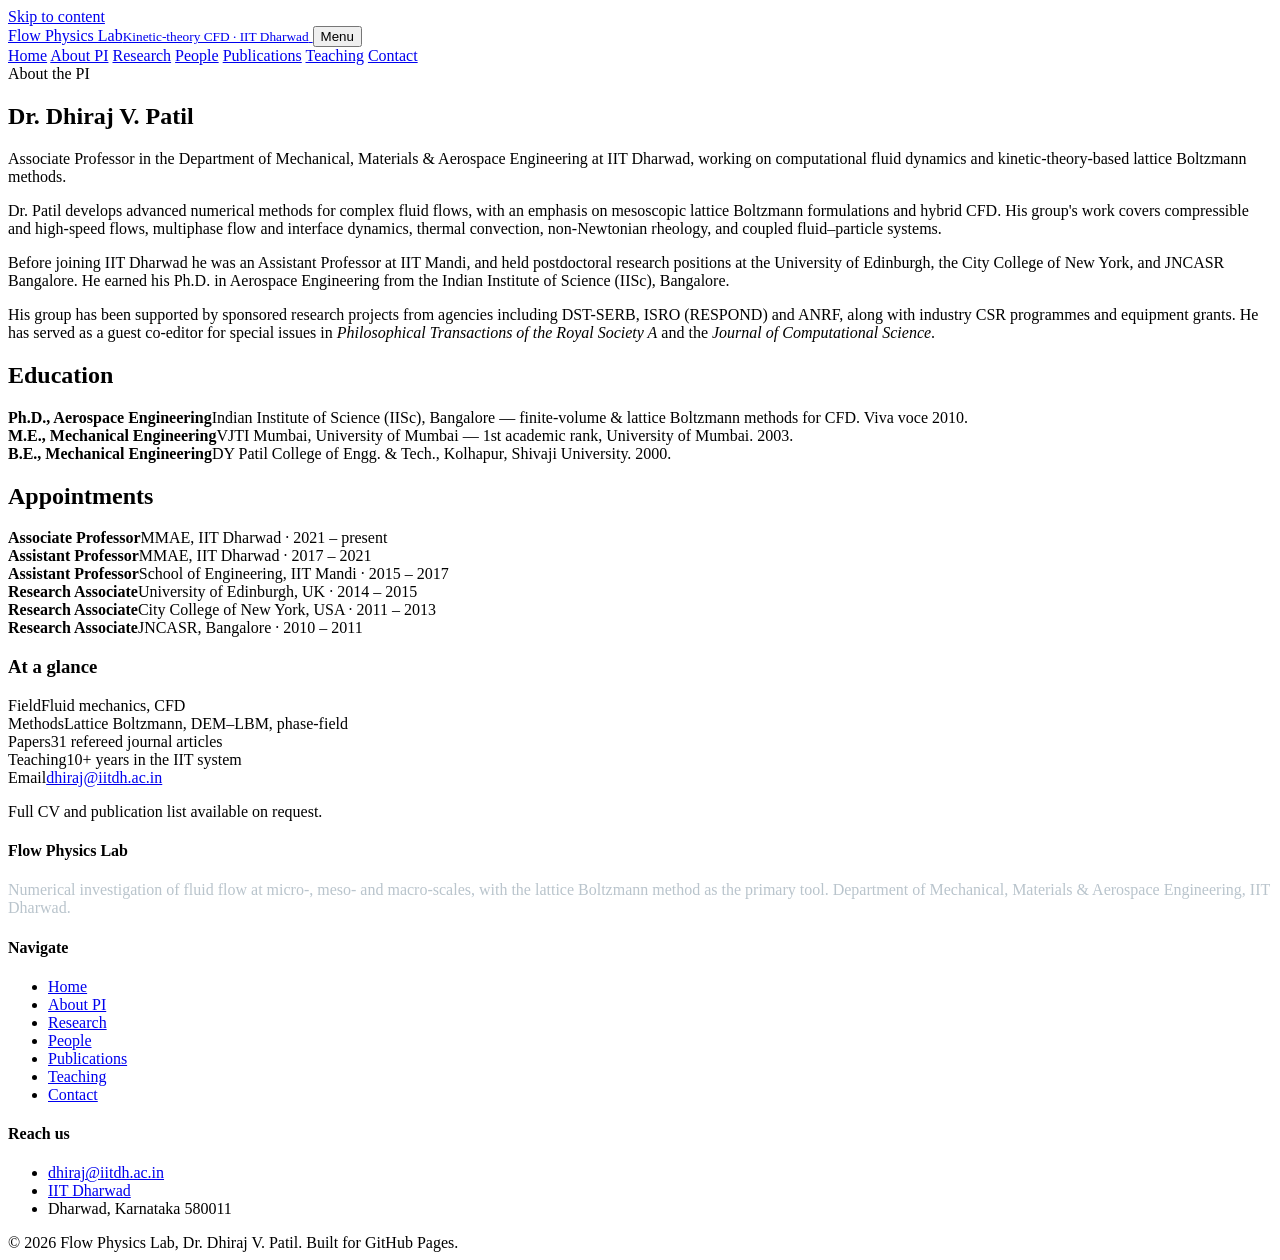
==== about.html @ 5ff4e856 "Add files via upload" ====
<!DOCTYPE html>
<html lang="en">
<head>
<meta charset="utf-8">
<meta name="viewport" content="width=device-width, initial-scale=1">
<title>About the PI — Dr. Dhiraj V. Patil</title>
<meta name="description" content="Dr. Dhiraj V. Patil, Associate Professor of Mechanical, Materials &amp; Aerospace Engineering at IIT Dharwad — biography, education and appointments.">
<link rel="preconnect" href="https://fonts.googleapis.com">
<link rel="preconnect" href="https://fonts.gstatic.com" crossorigin>
<link href="https://fonts.googleapis.com/css2?family=Fraunces:opsz,wght@9..144,500;9..144,600;9..144,700&family=Inter:wght@400;500;600;700&display=swap" rel="stylesheet">
<link rel="stylesheet" href="assets/css/style.css">
</head>
<body>
<a class="skip" href="#main">Skip to content</a>
<header class="site-header">
  <div class="nav">
    <a class="brand" href="index.html">
      <span class="glyph" aria-hidden="true"><i></i><i></i><i></i><i></i><i></i><i></i><i></i><i></i><i></i></span>
      <span class="brand-text">Flow Physics Lab<small>Kinetic-theory CFD · IIT Dharwad</small></span>
    </a>
    <button class="nav-toggle" aria-expanded="false" aria-controls="nav-links">Menu</button>
    <nav class="nav-links" id="nav-links" aria-label="Primary">
          <a href="index.html">Home</a>
          <a href="about.html" aria-current="page">About PI</a>
          <a href="research.html">Research</a>
          <a href="people.html">People</a>
          <a href="publications.html">Publications</a>
          <a href="teaching.html">Teaching</a>
          <a href="contact.html">Contact</a>
    </nav>
  </div>
</header>
<main id="main">
<section class="section">
  <div class="container">
    <div class="section-head">
      <span class="kicker">About the PI</span>
      <h1>Dr. Dhiraj V. Patil</h1>
      <p class="lede">Associate Professor in the Department of Mechanical, Materials &amp; Aerospace Engineering at IIT Dharwad, working on computational fluid dynamics and kinetic-theory-based lattice Boltzmann methods.</p>
    </div>
    <div class="split">
      <div>
        <p>Dr. Patil develops advanced numerical methods for complex fluid flows, with an emphasis on mesoscopic lattice Boltzmann formulations and hybrid CFD. His group's work covers compressible and high-speed flows, multiphase flow and interface dynamics, thermal convection, non-Newtonian rheology, and coupled fluid–particle systems.</p>
        <p>Before joining IIT Dharwad he was an Assistant Professor at IIT Mandi, and held postdoctoral research positions at the University of Edinburgh, the City College of New York, and JNCASR Bangalore. He earned his Ph.D. in Aerospace Engineering from the Indian Institute of Science (IISc), Bangalore.</p>
        <p>His group has been supported by sponsored research projects from agencies including DST-SERB, ISRO (RESPOND) and ANRF, along with industry CSR programmes and equipment grants. He has served as a guest co-editor for special issues in <em>Philosophical Transactions of the Royal Society A</em> and the <em>Journal of Computational Science</em>.</p>

        <h2 class="subhead">Education</h2>
        <div class="fact"><span class="k" style="min-width:12rem;font-weight:600;color:var(--ink)">Ph.D., Aerospace Engineering</span><span>Indian Institute of Science (IISc), Bangalore — finite-volume &amp; lattice Boltzmann methods for CFD. Viva voce 2010.</span></div>
        <div class="fact"><span class="k" style="min-width:12rem;font-weight:600;color:var(--ink)">M.E., Mechanical Engineering</span><span>VJTI Mumbai, University of Mumbai — 1st academic rank, University of Mumbai. 2003.</span></div>
        <div class="fact"><span class="k" style="min-width:12rem;font-weight:600;color:var(--ink)">B.E., Mechanical Engineering</span><span>DY Patil College of Engg. &amp; Tech., Kolhapur, Shivaji University. 2000.</span></div>

        <h2 class="subhead">Appointments</h2>
        <div class="fact"><span class="k" style="min-width:12rem;font-weight:600;color:var(--ink)">Associate Professor</span><span>MMAE, IIT Dharwad <span class="small">· 2021 – present</span></span></div>
        <div class="fact"><span class="k" style="min-width:12rem;font-weight:600;color:var(--ink)">Assistant Professor</span><span>MMAE, IIT Dharwad <span class="small">· 2017 – 2021</span></span></div>
        <div class="fact"><span class="k" style="min-width:12rem;font-weight:600;color:var(--ink)">Assistant Professor</span><span>School of Engineering, IIT Mandi <span class="small">· 2015 – 2017</span></span></div>
        <div class="fact"><span class="k" style="min-width:12rem;font-weight:600;color:var(--ink)">Research Associate</span><span>University of Edinburgh, UK <span class="small">· 2014 – 2015</span></span></div>
        <div class="fact"><span class="k" style="min-width:12rem;font-weight:600;color:var(--ink)">Research Associate</span><span>City College of New York, USA <span class="small">· 2011 – 2013</span></span></div>
        <div class="fact"><span class="k" style="min-width:12rem;font-weight:600;color:var(--ink)">Research Associate</span><span>JNCASR, Bangalore <span class="small">· 2010 – 2011</span></span></div>
      </div>
      <aside class="card-side">
        <h3>At a glance</h3>
        <div class="fact"><span class="k">Field</span><span>Fluid mechanics, CFD</span></div>
        <div class="fact"><span class="k">Methods</span><span>Lattice Boltzmann, DEM–LBM, phase-field</span></div>
        <div class="fact"><span class="k">Papers</span><span>31 refereed journal articles</span></div>
        <div class="fact"><span class="k">Teaching</span><span>10+ years in the IIT system</span></div>
        <div class="fact"><span class="k">Email</span><span><a href="mailto:dhiraj@iitdh.ac.in">dhiraj@iitdh.ac.in</a></span></div>
        <p class="small" style="margin-top:1rem;margin-bottom:0">Full CV and publication list available on request.</p>
      </aside>
    </div>
  </div>
</section>
</main>
<footer class="site-footer">
  <div class="container">
    <div>
      <h4>Flow Physics Lab</h4>
      <p class="small" style="color:#b9c4cc">Numerical investigation of fluid flow at micro-, meso- and macro-scales, with the lattice Boltzmann method as the primary tool. Department of Mechanical, Materials &amp; Aerospace Engineering, IIT Dharwad.</p>
    </div>
    <div>
      <h4>Navigate</h4>
      <ul>
        <li><a href="index.html">Home</a></li>
        <li><a href="about.html">About PI</a></li>
        <li><a href="research.html">Research</a></li>
        <li><a href="people.html">People</a></li>
        <li><a href="publications.html">Publications</a></li>
        <li><a href="teaching.html">Teaching</a></li>
        <li><a href="contact.html">Contact</a></li>
      </ul>
    </div>
    <div>
      <h4>Reach us</h4>
      <ul>
        <li><a href="mailto:dhiraj@iitdh.ac.in">dhiraj@iitdh.ac.in</a></li>
        <li><a href="https://www.iitdh.ac.in/" target="_blank" rel="noopener">IIT Dharwad</a></li>
        <li>Dharwad, Karnataka 580011</li>
      </ul>
    </div>
    <div class="fine">
      © <span id="yr"></span> Flow Physics Lab, Dr. Dhiraj V. Patil. Built for GitHub Pages.
      <script>document.getElementById("yr").textContent=new Date().getFullYear();</script>
    </div>
  </div>
</footer>
<script src="assets/js/site.js"></script>
</body>
</html>
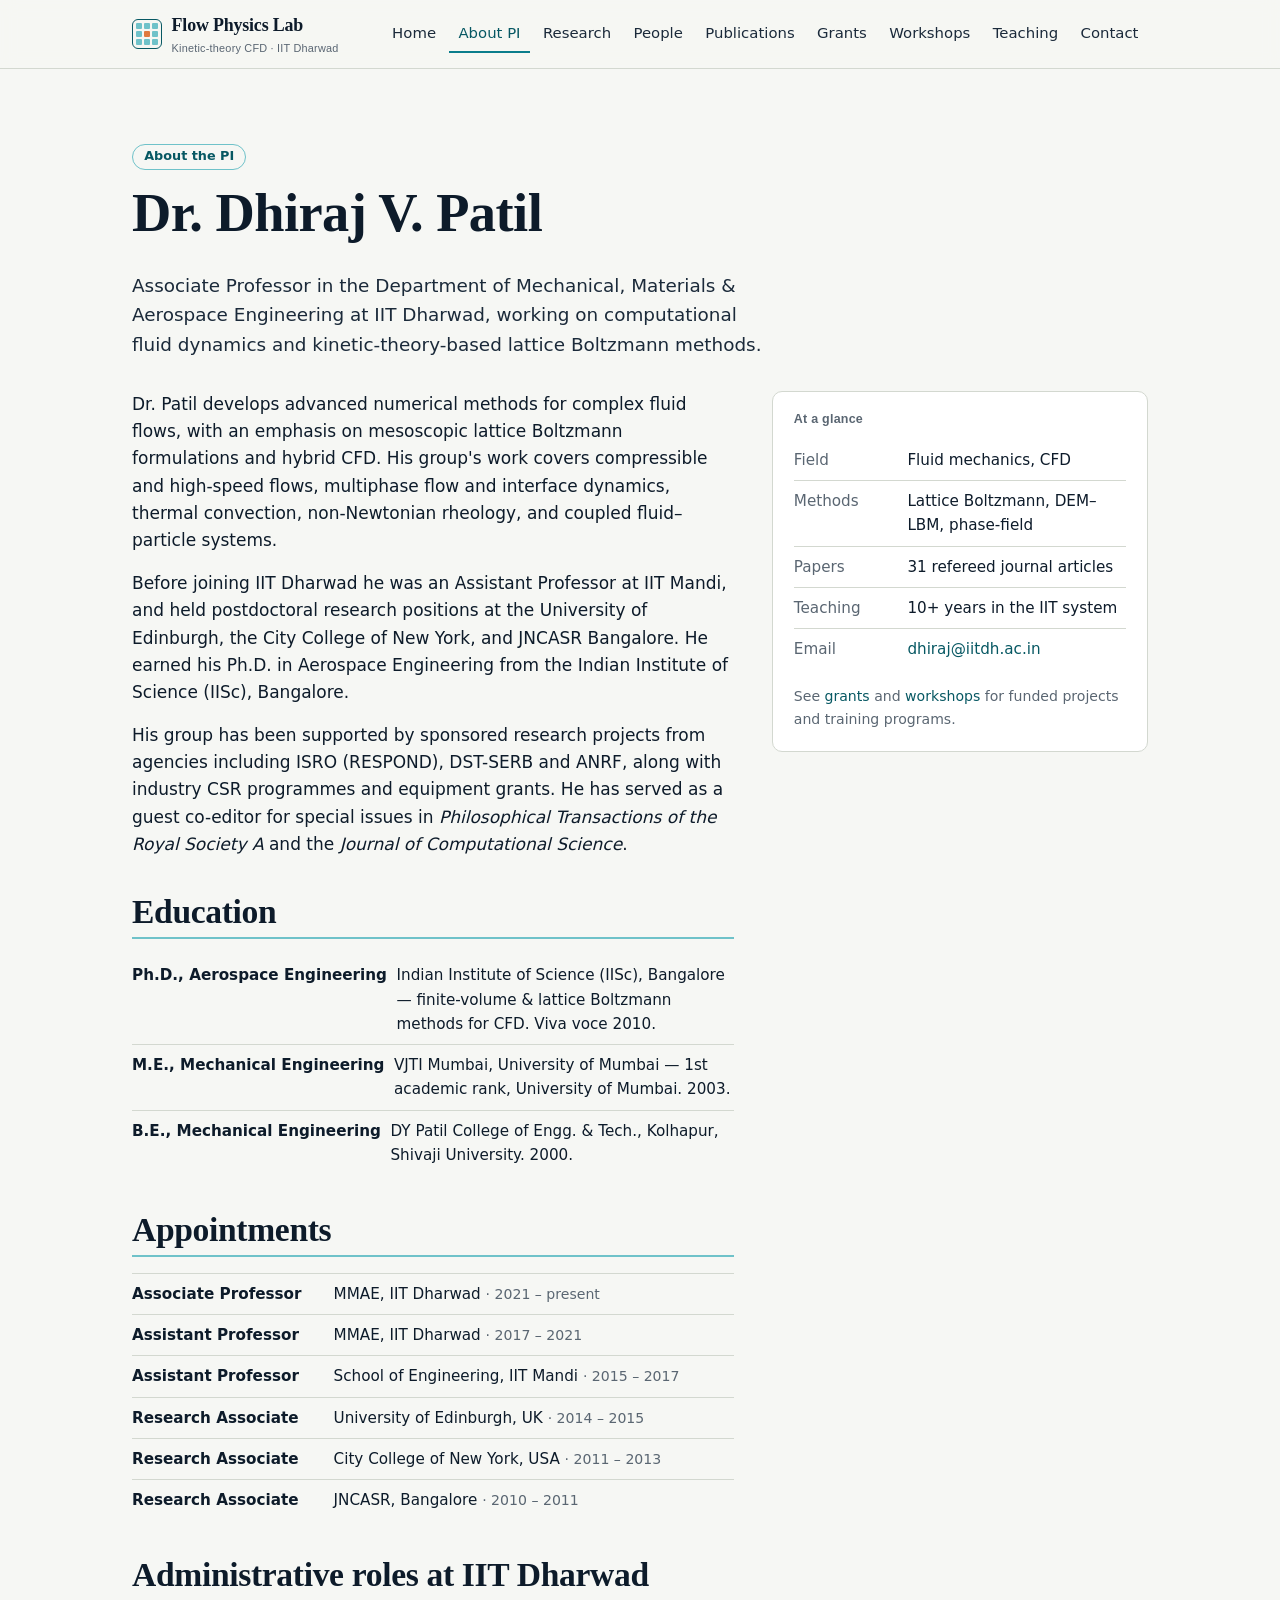
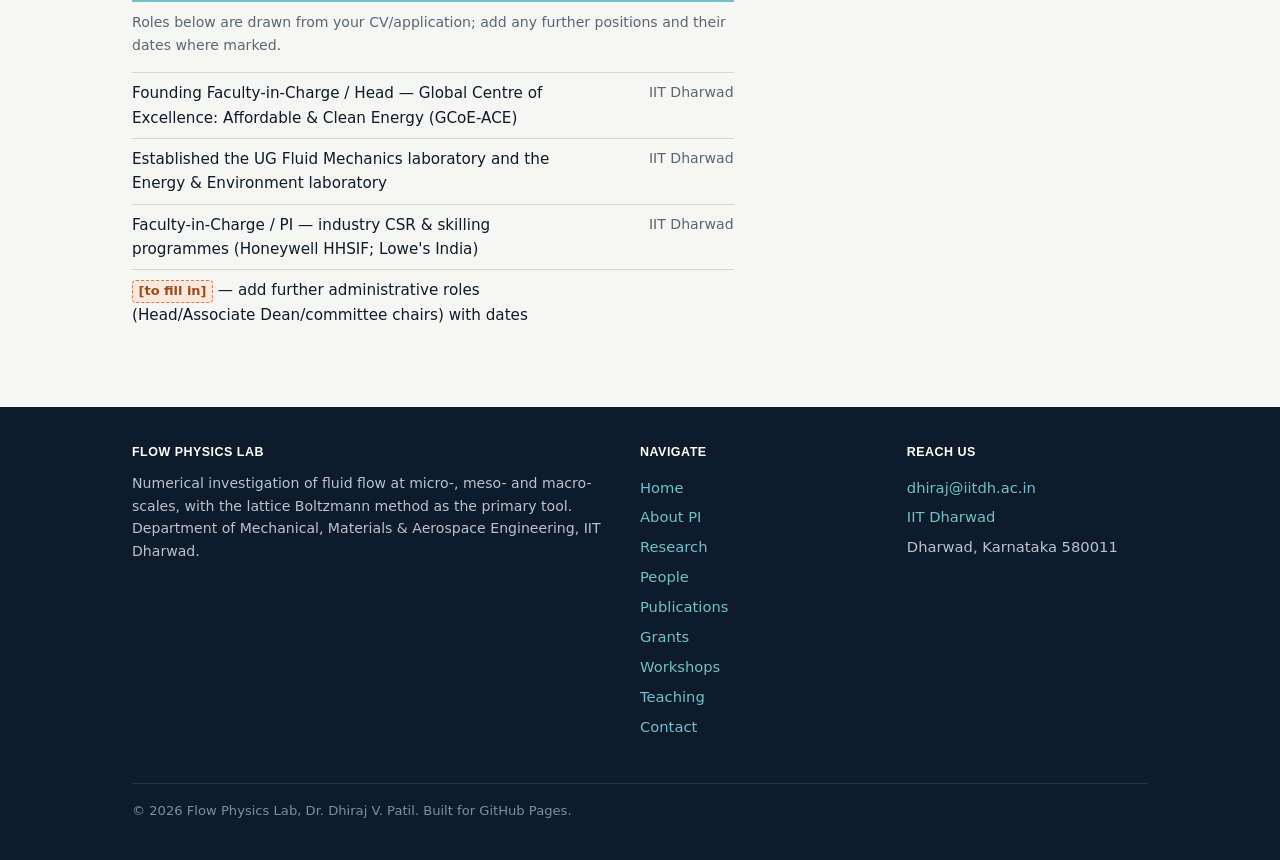
==== commit ca4b6a3d: "Add files via upload" ====
--- a/about.html
+++ b/about.html
@@ -4,7 +4,7 @@
 <meta charset="utf-8">
 <meta name="viewport" content="width=device-width, initial-scale=1">
 <title>About the PI — Dr. Dhiraj V. Patil</title>
-<meta name="description" content="Dr. Dhiraj V. Patil, Associate Professor of Mechanical, Materials &amp; Aerospace Engineering at IIT Dharwad — biography, education and appointments.">
+<meta name="description" content="Dr. Dhiraj V. Patil, Associate Professor of Mechanical, Materials &amp; Aerospace Engineering at IIT Dharwad — biography, education, appointments and administrative roles.">
 <link rel="preconnect" href="https://fonts.googleapis.com">
 <link rel="preconnect" href="https://fonts.gstatic.com" crossorigin>
 <link href="https://fonts.googleapis.com/css2?family=Fraunces:opsz,wght@9..144,500;9..144,600;9..144,700&family=Inter:wght@400;500;600;700&display=swap" rel="stylesheet">
@@ -25,6 +25,8 @@
           <a href="research.html">Research</a>
           <a href="people.html">People</a>
           <a href="publications.html">Publications</a>
+          <a href="grants.html">Grants</a>
+          <a href="workshops.html">Workshops</a>
           <a href="teaching.html">Teaching</a>
           <a href="contact.html">Contact</a>
     </nav>
@@ -42,7 +44,7 @@
       <div>
         <p>Dr. Patil develops advanced numerical methods for complex fluid flows, with an emphasis on mesoscopic lattice Boltzmann formulations and hybrid CFD. His group's work covers compressible and high-speed flows, multiphase flow and interface dynamics, thermal convection, non-Newtonian rheology, and coupled fluid–particle systems.</p>
         <p>Before joining IIT Dharwad he was an Assistant Professor at IIT Mandi, and held postdoctoral research positions at the University of Edinburgh, the City College of New York, and JNCASR Bangalore. He earned his Ph.D. in Aerospace Engineering from the Indian Institute of Science (IISc), Bangalore.</p>
-        <p>His group has been supported by sponsored research projects from agencies including DST-SERB, ISRO (RESPOND) and ANRF, along with industry CSR programmes and equipment grants. He has served as a guest co-editor for special issues in <em>Philosophical Transactions of the Royal Society A</em> and the <em>Journal of Computational Science</em>.</p>
+        <p>His group has been supported by sponsored research projects from agencies including ISRO (RESPOND), DST-SERB and ANRF, along with industry CSR programmes and equipment grants. He has served as a guest co-editor for special issues in <em>Philosophical Transactions of the Royal Society A</em> and the <em>Journal of Computational Science</em>.</p>
 
         <h2 class="subhead">Education</h2>
         <div class="fact"><span class="k" style="min-width:12rem;font-weight:600;color:var(--ink)">Ph.D., Aerospace Engineering</span><span>Indian Institute of Science (IISc), Bangalore — finite-volume &amp; lattice Boltzmann methods for CFD. Viva voce 2010.</span></div>
@@ -56,6 +58,13 @@
         <div class="fact"><span class="k" style="min-width:12rem;font-weight:600;color:var(--ink)">Research Associate</span><span>University of Edinburgh, UK <span class="small">· 2014 – 2015</span></span></div>
         <div class="fact"><span class="k" style="min-width:12rem;font-weight:600;color:var(--ink)">Research Associate</span><span>City College of New York, USA <span class="small">· 2011 – 2013</span></span></div>
         <div class="fact"><span class="k" style="min-width:12rem;font-weight:600;color:var(--ink)">Research Associate</span><span>JNCASR, Bangalore <span class="small">· 2010 – 2011</span></span></div>
+
+        <h2 class="subhead">Administrative roles at IIT Dharwad</h2>
+        <p class="small" style="margin:-.4rem 0 1rem">Roles below are drawn from your CV/application; add any further positions and their dates where marked.</p>
+        <div class="fact"><span style="flex:1">Founding Faculty-in-Charge / Head — Global Centre of Excellence: Affordable &amp; Clean Energy (GCoE-ACE)</span><span class="small" style="flex:none;color:var(--muted);min-width:9rem;text-align:right">IIT Dharwad</span></div>
+        <div class="fact"><span style="flex:1">Established the UG Fluid Mechanics laboratory and the Energy &amp; Environment laboratory</span><span class="small" style="flex:none;color:var(--muted);min-width:9rem;text-align:right">IIT Dharwad</span></div>
+        <div class="fact"><span style="flex:1">Faculty-in-Charge / PI — industry CSR &amp; skilling programmes (Honeywell HHSIF; Lowe's India)</span><span class="small" style="flex:none;color:var(--muted);min-width:9rem;text-align:right">IIT Dharwad</span></div>
+        <div class="fact"><span style="flex:1"><span class="todo">[to fill in]</span> — add further administrative roles (Head/Associate Dean/committee chairs) with dates</span><span class="small" style="flex:none;color:var(--muted);min-width:9rem;text-align:right"></span></div>
       </div>
       <aside class="card-side">
         <h3>At a glance</h3>
@@ -64,7 +73,7 @@
         <div class="fact"><span class="k">Papers</span><span>31 refereed journal articles</span></div>
         <div class="fact"><span class="k">Teaching</span><span>10+ years in the IIT system</span></div>
         <div class="fact"><span class="k">Email</span><span><a href="mailto:dhiraj@iitdh.ac.in">dhiraj@iitdh.ac.in</a></span></div>
-        <p class="small" style="margin-top:1rem;margin-bottom:0">Full CV and publication list available on request.</p>
+        <p class="small" style="margin-top:1rem;margin-bottom:0">See <a href="grants.html">grants</a> and <a href="workshops.html">workshops</a> for funded projects and training programs.</p>
       </aside>
     </div>
   </div>
@@ -84,6 +93,8 @@
         <li><a href="research.html">Research</a></li>
         <li><a href="people.html">People</a></li>
         <li><a href="publications.html">Publications</a></li>
+        <li><a href="grants.html">Grants</a></li>
+        <li><a href="workshops.html">Workshops</a></li>
         <li><a href="teaching.html">Teaching</a></li>
         <li><a href="contact.html">Contact</a></li>
       </ul>
--- a/assets/css/style.css
+++ b/assets/css/style.css
@@ -0,0 +1,287 @@
+/* ============================================================
+   Flow Physics Lab — shared styles
+   Palette: deep ink, paper, fluid cyan/teal, warm signal
+   Type: Fraunces (display, for the "physics" character) + Inter (UI/body)
+   Motif: the discrete lattice of the Lattice Boltzmann Method
+   ============================================================ */
+
+:root {
+  --ink:        #0d1b2a;   /* deep near-navy ink */
+  --ink-soft:   #1b2a3a;
+  --paper:      #f6f7f4;   /* cool paper */
+  --paper-2:    #eceee8;
+  --line:       #d3d8d0;
+  --muted:      #5a6672;
+  --flow:       #0a7d8c;   /* fluid teal */
+  --flow-deep:  #075863;
+  --flow-light: #6fc2c9;
+  --signal:     #e07a3f;   /* warm signal for accents that must stand out */
+  --white:      #ffffff;
+  --shadow:     0 1px 0 var(--line);
+
+  --maxw: 1080px;
+  --gap: clamp(1rem, 2.5vw, 2rem);
+}
+
+*, *::before, *::after { box-sizing: border-box; }
+
+html { scroll-behavior: smooth; }
+@media (prefers-reduced-motion: reduce) {
+  html { scroll-behavior: auto; }
+  * { animation: none !important; transition: none !important; }
+}
+
+body {
+  margin: 0;
+  font-family: "Inter", system-ui, -apple-system, "Segoe UI", Roboto, sans-serif;
+  color: var(--ink);
+  background: var(--paper);
+  line-height: 1.6;
+  font-size: 17px;
+  -webkit-font-smoothing: antialiased;
+}
+
+h1, h2, h3, h4 {
+  font-family: "Fraunces", Georgia, "Times New Roman", serif;
+  font-weight: 600;
+  line-height: 1.12;
+  color: var(--ink);
+  margin: 0 0 .5em;
+  letter-spacing: -0.01em;
+}
+h1 { font-size: clamp(2.1rem, 5vw, 3.4rem); }
+h2 { font-size: clamp(1.5rem, 3.2vw, 2.1rem); }
+h3 { font-size: 1.18rem; font-weight: 600; }
+
+a { color: var(--flow-deep); text-decoration: none; }
+a:hover { color: var(--flow); text-decoration: underline; text-underline-offset: 3px; }
+
+p { margin: 0 0 1rem; max-width: 72ch; }
+
+.container { width: 100%; max-width: var(--maxw); margin: 0 auto; padding: 0 var(--gap); }
+
+/* ---------- Skip link + focus ---------- */
+.skip {
+  position: absolute; left: -999px; top: 0;
+  background: var(--ink); color: var(--white); padding: .6rem 1rem; z-index: 100;
+}
+.skip:focus { left: .5rem; top: .5rem; }
+:focus-visible { outline: 3px solid var(--flow); outline-offset: 2px; }
+
+/* ---------- Header / nav ---------- */
+.site-header {
+  position: sticky; top: 0; z-index: 40;
+  background: rgba(246,247,244,.92);
+  backdrop-filter: saturate(140%) blur(8px);
+  border-bottom: 1px solid var(--line);
+}
+.nav {
+  display: flex; align-items: center; justify-content: space-between;
+  gap: 1rem; padding: .7rem var(--gap); max-width: var(--maxw); margin: 0 auto;
+}
+.brand { display: flex; align-items: center; gap: .6rem; font-weight: 700; color: var(--ink); }
+.brand:hover { text-decoration: none; }
+.brand .glyph {
+  width: 30px; height: 30px; flex: none;
+  display: grid; grid-template-columns: repeat(3, 1fr); grid-template-rows: repeat(3, 1fr);
+  gap: 2px; padding: 3px; border: 1.5px solid var(--flow-deep); border-radius: 6px;
+}
+.brand .glyph i { background: var(--flow-light); border-radius: 1px; }
+.brand .glyph i:nth-child(5) { background: var(--signal); }
+.brand-text { font-family: "Fraunces", serif; font-size: 1.12rem; letter-spacing: -0.01em; }
+.brand-text small { display: block; font-family: "Inter",sans-serif; font-weight: 500; font-size: .68rem; color: var(--muted); letter-spacing: .02em; }
+
+.nav-links { display: flex; flex-wrap: wrap; gap: .2rem; align-items: center; }
+.nav-links a {
+  color: var(--ink-soft); font-size: .93rem; font-weight: 500;
+  padding: .4rem .6rem; border-radius: 6px;
+}
+.nav-links a:hover { background: var(--paper-2); text-decoration: none; color: var(--ink); }
+.nav-links a[aria-current="page"] { color: var(--flow-deep); box-shadow: inset 0 -2px 0 var(--flow); border-radius: 0; }
+
+.nav-toggle {
+  display: none; background: none; border: 1.5px solid var(--line); border-radius: 6px;
+  padding: .35rem .5rem; cursor: pointer; color: var(--ink);
+}
+@media (max-width: 860px) {
+  .nav-toggle { display: inline-flex; }
+  .nav-links {
+    display: none; position: absolute; top: 100%; left: 0; right: 0;
+    flex-direction: column; align-items: stretch; gap: 0;
+    background: var(--paper); border-bottom: 1px solid var(--line); padding: .5rem var(--gap) 1rem;
+  }
+  .nav-links.open { display: flex; }
+  .nav-links a { padding: .7rem .4rem; border-bottom: 1px solid var(--line); border-radius: 0; }
+}
+
+/* ---------- Hero ---------- */
+.hero { position: relative; overflow: hidden; background: var(--ink); color: var(--paper); }
+.hero canvas { position: absolute; inset: 0; width: 100%; height: 100%; display: block; opacity: .55; }
+.hero .container { position: relative; z-index: 2; padding-top: clamp(3rem, 8vw, 6rem); padding-bottom: clamp(3rem, 8vw, 6rem); }
+.hero h1 { color: var(--white); max-width: 16ch; }
+.hero .eyebrow { color: var(--flow-light); font-weight: 600; font-size: .95rem; margin-bottom: .8rem; }
+.hero p.lead { color: #cdd6dd; font-size: 1.12rem; max-width: 60ch; }
+.hero .cta-row { display: flex; flex-wrap: wrap; gap: .8rem; margin-top: 1.6rem; }
+
+.btn {
+  display: inline-flex; align-items: center; gap: .5rem;
+  padding: .7rem 1.2rem; border-radius: 8px; font-weight: 600; font-size: .95rem;
+  border: 1.5px solid transparent; cursor: pointer;
+}
+.btn-primary { background: var(--flow); color: var(--white); }
+.btn-primary:hover { background: var(--flow-light); color: var(--ink); text-decoration: none; }
+.btn-ghost { border-color: rgba(255,255,255,.4); color: var(--white); }
+.btn-ghost:hover { border-color: var(--flow-light); color: var(--flow-light); text-decoration: none; }
+.btn-dark { background: var(--ink); color: var(--white); }
+.btn-dark:hover { background: var(--flow-deep); color: var(--white); text-decoration: none; }
+
+/* ---------- Sections ---------- */
+main { display: block; }
+.section { padding: clamp(2.5rem, 6vw, 4.5rem) 0; }
+.section.alt { background: var(--white); border-block: 1px solid var(--line); }
+.section-head { max-width: 60ch; margin-bottom: 2rem; }
+.section-head .kicker {
+  display: inline-block; font-size: .8rem; font-weight: 600; color: var(--flow-deep);
+  border: 1px solid var(--flow-light); border-radius: 999px; padding: .12rem .7rem; margin-bottom: .8rem;
+}
+
+.lede { font-size: 1.15rem; color: var(--ink-soft); max-width: 65ch; }
+
+/* ---------- Grids ---------- */
+.grid { display: grid; gap: 1.4rem; }
+.grid.cols-2 { grid-template-columns: repeat(2, 1fr); }
+.grid.cols-3 { grid-template-columns: repeat(3, 1fr); }
+.grid.cols-4 { grid-template-columns: repeat(auto-fit, minmax(150px,1fr)); }
+@media (max-width: 780px) { .grid.cols-2, .grid.cols-3 { grid-template-columns: 1fr; } }
+
+/* research theme cards — bordered, no drop shadows, lattice tick in corner */
+.theme {
+  border: 1px solid var(--line); border-radius: 10px; padding: 1.3rem 1.3rem 1.4rem;
+  background: var(--paper); position: relative;
+}
+.theme::before {
+  content: ""; position: absolute; top: 1.1rem; right: 1.1rem;
+  width: 14px; height: 14px; border-radius: 3px;
+  background:
+    linear-gradient(var(--flow-light) 0 0) 0 0/6px 6px no-repeat,
+    linear-gradient(var(--flow-light) 0 0) 8px 0/6px 6px no-repeat,
+    linear-gradient(var(--signal) 0 0) 0 8px/6px 6px no-repeat,
+    linear-gradient(var(--flow-light) 0 0) 8px 8px/6px 6px no-repeat;
+}
+.theme h3 { margin-bottom: .4rem; padding-right: 1.6rem; }
+.theme p { font-size: .96rem; color: var(--muted); margin: 0; }
+
+/* stat band */
+.stats { display: grid; grid-template-columns: repeat(4,1fr); gap: 1px; background: var(--line); border: 1px solid var(--line); border-radius: 10px; overflow: hidden; }
+@media (max-width: 620px) { .stats { grid-template-columns: repeat(2,1fr); } }
+.stat { background: var(--white); padding: 1.3rem 1rem; text-align: center; }
+.stat .n { font-family: "Fraunces", serif; font-size: 2rem; color: var(--flow-deep); line-height: 1; }
+.stat .l { font-size: .82rem; color: var(--muted); margin-top: .35rem; }
+
+/* ---------- About / two-col ---------- */
+.split { display: grid; grid-template-columns: 1.6fr 1fr; gap: 2.4rem; align-items: start; }
+@media (max-width: 820px) { .split { grid-template-columns: 1fr; } }
+.card-side {
+  border: 1px solid var(--line); border-radius: 10px; background: var(--white); padding: 1.3rem;
+}
+.card-side h3 { font-family: "Inter",sans-serif; font-size: .78rem; text-transform: none; letter-spacing: .02em; color: var(--muted); font-weight: 700; margin-bottom: .8rem; }
+.fact { display: flex; gap: .6rem; padding: .5rem 0; border-top: 1px solid var(--line); font-size: .95rem; }
+.fact:first-of-type { border-top: none; }
+.fact .k { color: var(--muted); min-width: 6.5rem; flex: none; }
+
+/* ---------- People ---------- */
+.people-grid { display: grid; grid-template-columns: repeat(auto-fill, minmax(220px,1fr)); gap: 1rem; }
+.person {
+  border: 1px solid var(--line); border-radius: 10px; padding: 1rem 1.1rem; background: var(--white);
+}
+.person .role { font-size: .8rem; color: var(--flow-deep); font-weight: 600; }
+.person .name { font-weight: 600; margin: .15rem 0 .2rem; }
+.person .topic { font-size: .9rem; color: var(--muted); }
+.person .yr { font-size: .8rem; color: var(--muted); margin-top: .4rem; }
+.subhead { margin: 2.2rem 0 1rem; padding-bottom: .4rem; border-bottom: 2px solid var(--flow-light); }
+
+/* ---------- Publications ---------- */
+.pub-controls { display: flex; flex-wrap: wrap; gap: .6rem; align-items: center; margin-bottom: 1.6rem; }
+.pub-controls input[type="search"] {
+  flex: 1 1 260px; padding: .6rem .8rem; border: 1.5px solid var(--line); border-radius: 8px;
+  font: inherit; background: var(--white); color: var(--ink);
+}
+.pub-controls input:focus { border-color: var(--flow); outline: none; }
+.pill {
+  border: 1.5px solid var(--line); background: var(--white); color: var(--ink-soft);
+  border-radius: 999px; padding: .35rem .85rem; font-size: .85rem; font-weight: 600; cursor: pointer;
+}
+.pill[aria-pressed="true"] { background: var(--ink); color: var(--white); border-color: var(--ink); }
+
+ol.pubs { list-style: none; counter-reset: p; margin: 0; padding: 0; }
+ol.pubs li {
+  counter-increment: p; position: relative;
+  padding: .85rem 0 .85rem 3rem; border-top: 1px solid var(--line); font-size: .97rem;
+}
+ol.pubs li::before {
+  content: counter(p); position: absolute; left: 0; top: .95rem;
+  font-family: "Fraunces", serif; font-size: .9rem; color: var(--flow-deep);
+  width: 2.1rem; text-align: right; font-variant-numeric: tabular-nums;
+}
+ol.pubs li .jrnl { font-style: italic; color: var(--ink-soft); }
+ol.pubs li .yr { color: var(--muted); }
+ol.pubs li .tag {
+  display: inline-block; font-size: .72rem; font-weight: 700; color: var(--flow-deep);
+  border: 1px solid var(--flow-light); border-radius: 4px; padding: 0 .35rem; margin-left: .4rem; vertical-align: middle;
+}
+.count-note { color: var(--muted); font-size: .9rem; margin-bottom: 1rem; }
+.empty-note { color: var(--muted); padding: 1.4rem 0; }
+
+/* ---------- Teaching list ---------- */
+.course-list { list-style: none; margin: 0; padding: 0; display: grid; grid-template-columns: 1fr 1fr; gap: 0 1.6rem; }
+@media (max-width: 720px){ .course-list { grid-template-columns: 1fr; } }
+.course-list li { padding: .55rem 0; border-top: 1px solid var(--line); font-size: .95rem; }
+.course-list li .code { font-weight: 700; color: var(--flow-deep); font-variant-numeric: tabular-nums; }
+
+/* ---------- Contact ---------- */
+.contact-card {
+  border: 1px solid var(--line); border-radius: 12px; background: var(--white); padding: 1.6rem;
+  display: grid; grid-template-columns: 1fr 1fr; gap: 1.6rem;
+}
+@media (max-width: 720px){ .contact-card { grid-template-columns: 1fr; } }
+
+/* ---------- Footer ---------- */
+.site-footer { background: var(--ink); color: #b9c4cc; margin-top: 0; }
+.site-footer .container { padding-top: 2.4rem; padding-bottom: 2.4rem; display: grid; grid-template-columns: 2fr 1fr 1fr; gap: 1.6rem; }
+@media (max-width: 720px){ .site-footer .container { grid-template-columns: 1fr; } }
+.site-footer h4 { color: var(--white); font-family: "Inter",sans-serif; font-size: .78rem; letter-spacing: .04em; text-transform: uppercase; margin-bottom: .8rem; }
+.site-footer a { color: var(--flow-light); }
+.site-footer ul { list-style: none; margin: 0; padding: 0; }
+.site-footer li { padding: .2rem 0; font-size: .92rem; }
+.site-footer .fine { grid-column: 1 / -1; border-top: 1px solid #22364a; margin-top: 1rem; padding-top: 1rem; font-size: .82rem; color: #7f8f9b; }
+
+/* announcement bar */
+.notice {
+  background: var(--flow-deep); color: #eafcff; font-size: .9rem;
+  text-align: center; padding: .5rem var(--gap);
+}
+.notice a { color: #fff; text-decoration: underline; }
+
+hr.rule { border: none; border-top: 1px solid var(--line); margin: 2rem 0; }
+.small { font-size: .88rem; color: var(--muted); }
+
+/* ---------- Grants table ---------- */
+.grant-table { width: 100%; border-collapse: collapse; font-size: .95rem; }
+.grant-table th, .grant-table td { text-align: left; padding: .7rem .8rem; border-bottom: 1px solid var(--line); vertical-align: top; }
+.grant-table thead th { background: var(--paper-2); font-size: .82rem; letter-spacing: .01em; color: var(--ink); border-bottom: 2px solid var(--flow-light); }
+.grant-table .ag { font-weight: 600; color: var(--flow-deep); white-space: nowrap; }
+.grant-table .role, .grant-table .per { white-space: nowrap; color: var(--muted); }
+.grant-table tbody tr:hover { background: var(--paper-2); }
+
+/* ---------- Timeline (workshops) ---------- */
+ol.timeline { list-style: none; margin: 0; padding: 0; }
+ol.timeline li { display: grid; grid-template-columns: 5.5rem 1fr; gap: 1rem; padding: 1rem 0; border-top: 1px solid var(--line); }
+ol.timeline .ty { font-family: "Fraunces", serif; color: var(--flow-deep); font-variant-numeric: tabular-nums; }
+ol.timeline .tt { font-weight: 600; }
+ol.timeline .tr { color: var(--flow-deep); font-size: .9rem; margin-top: .1rem; }
+ol.timeline .tm { margin-top: .2rem; }
+@media (max-width: 560px){ ol.timeline li { grid-template-columns: 1fr; gap: .2rem; } }
+
+/* ---------- Callout + placeholder ---------- */
+.callout { border: 1px solid var(--flow-light); background: #eef7f8; border-left: 4px solid var(--flow); border-radius: 8px; padding: .9rem 1.1rem; font-size: .92rem; margin-bottom: 1.8rem; color: var(--ink-soft); }
+.todo { display: inline-block; background: #fbe9dd; color: #a34a1c; border: 1px dashed var(--signal); border-radius: 4px; padding: 0 .35rem; font-size: .85em; font-weight: 600; }
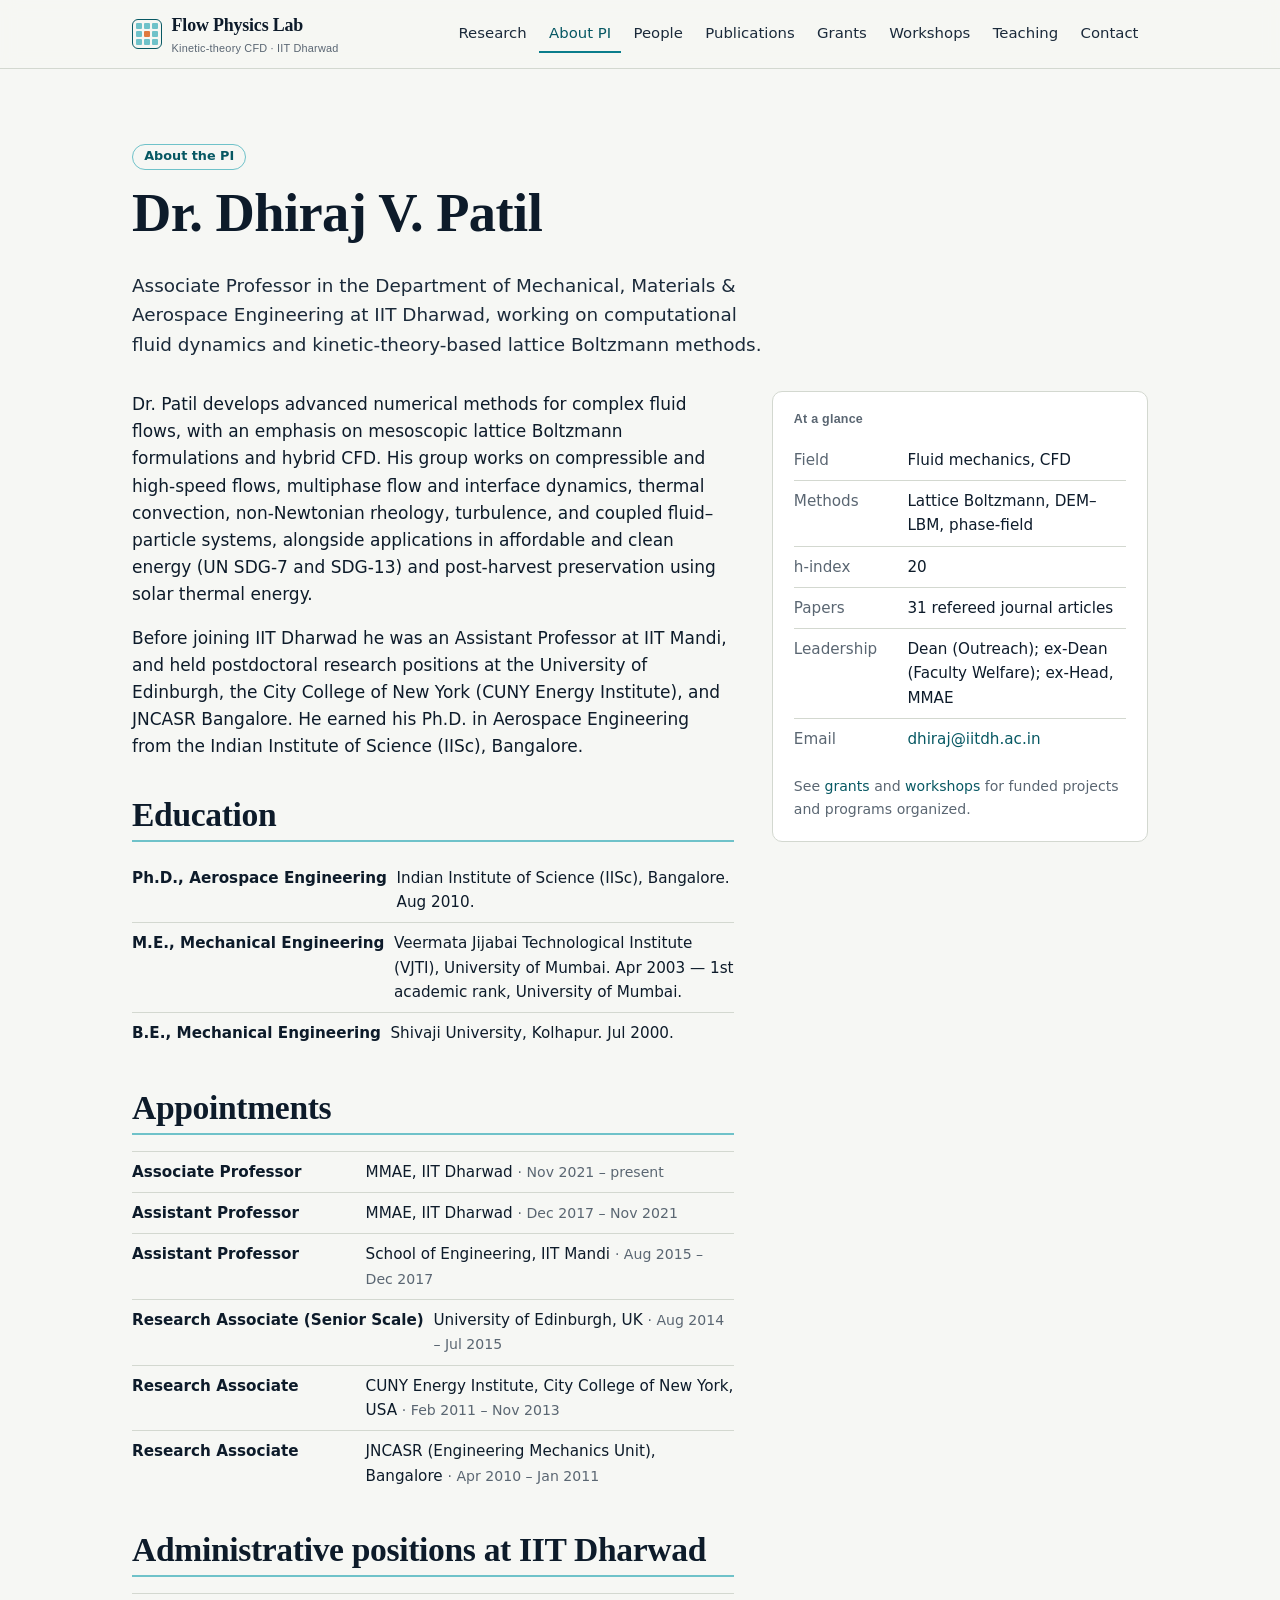
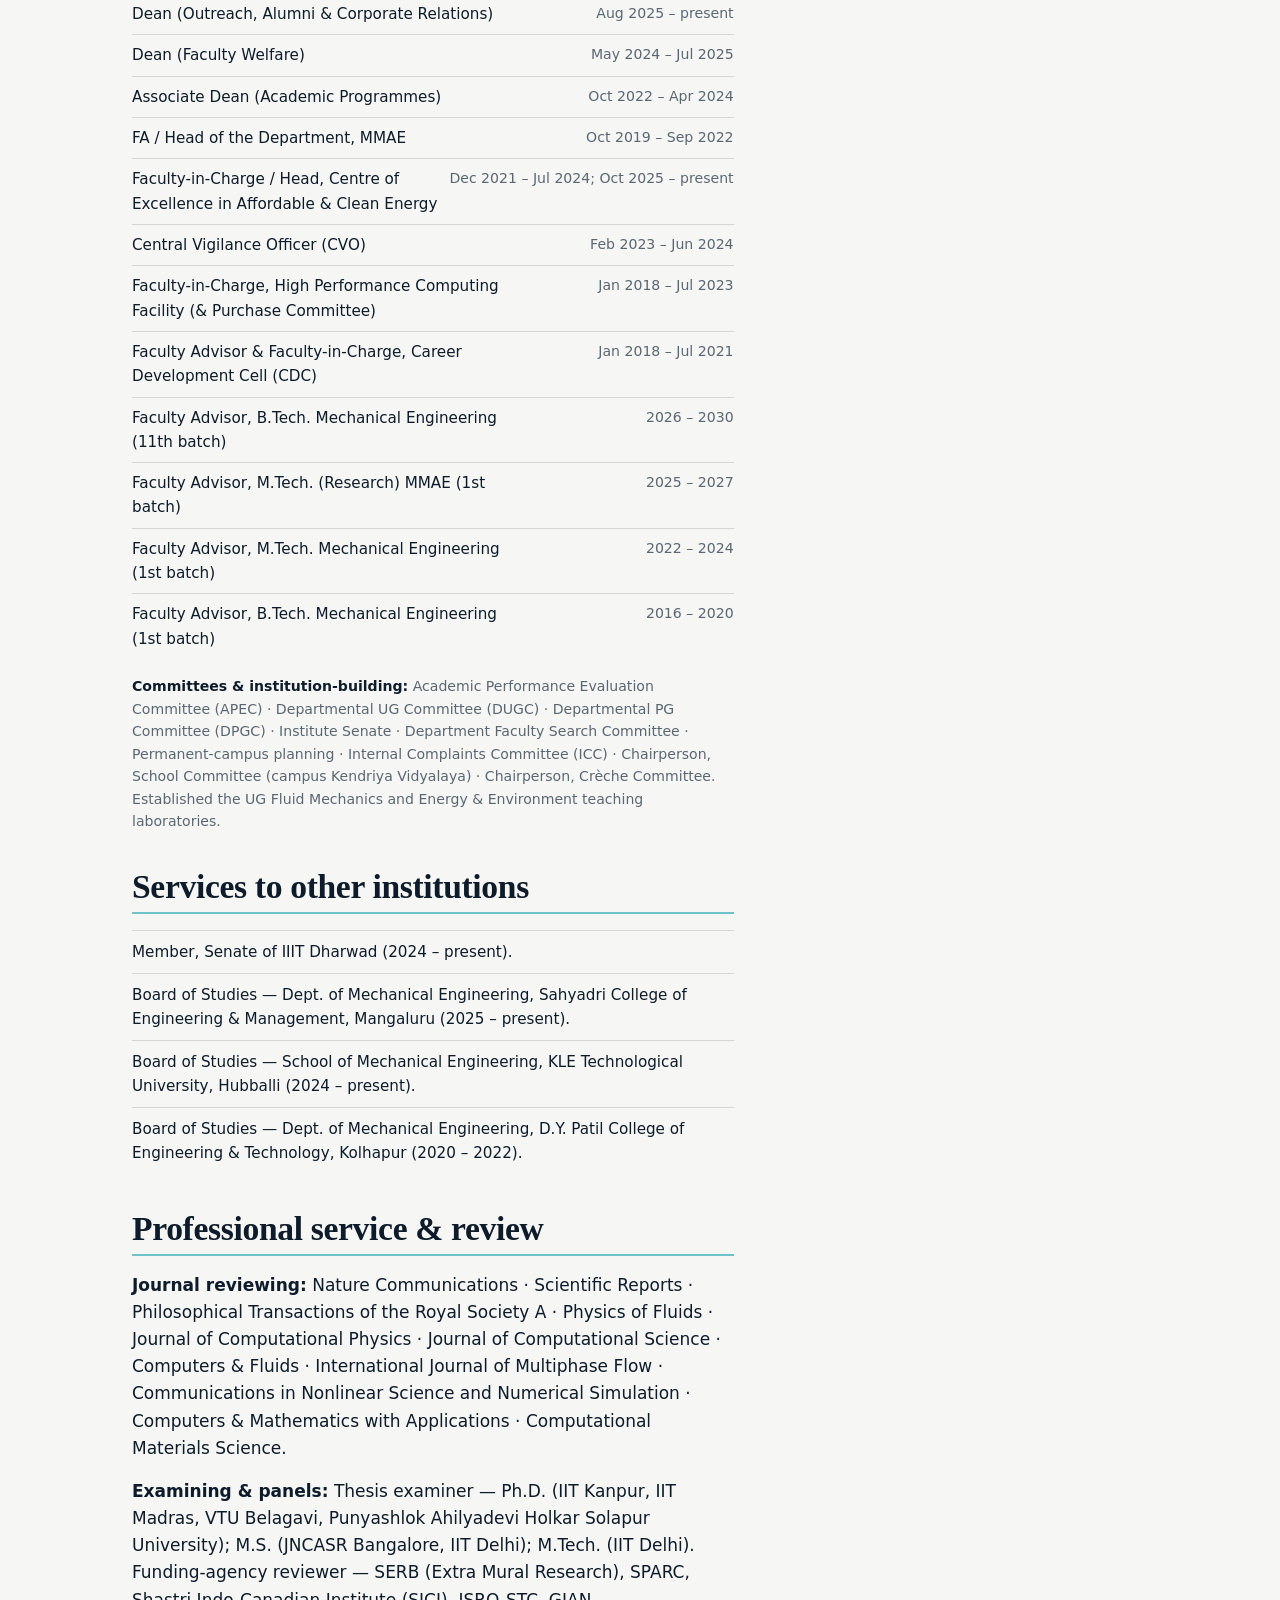
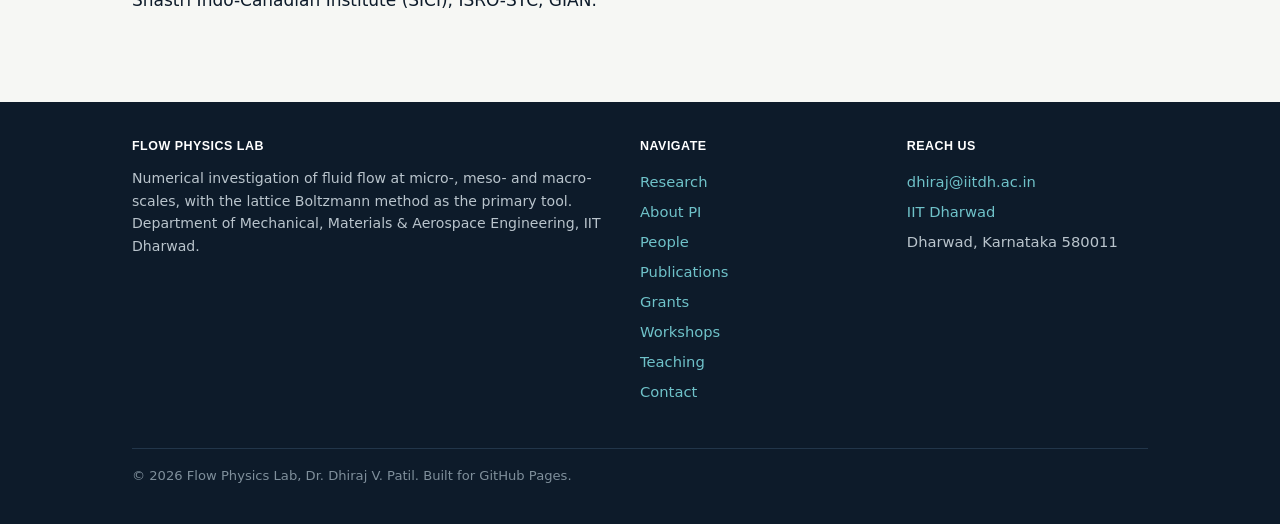
==== commit d066f10a: "Add files via upload" ====
--- a/about.html
+++ b/about.html
@@ -4,7 +4,7 @@
 <meta charset="utf-8">
 <meta name="viewport" content="width=device-width, initial-scale=1">
 <title>About the PI — Dr. Dhiraj V. Patil</title>
-<meta name="description" content="Dr. Dhiraj V. Patil, Associate Professor of Mechanical, Materials &amp; Aerospace Engineering at IIT Dharwad — biography, education, appointments and administrative roles.">
+<meta name="description" content="Dr. Dhiraj V. Patil, Associate Professor of Mechanical, Materials &amp; Aerospace Engineering at IIT Dharwad — biography, education, appointments, administrative positions and professional service.">
 <link rel="preconnect" href="https://fonts.googleapis.com">
 <link rel="preconnect" href="https://fonts.gstatic.com" crossorigin>
 <link href="https://fonts.googleapis.com/css2?family=Fraunces:opsz,wght@9..144,500;9..144,600;9..144,700&family=Inter:wght@400;500;600;700&display=swap" rel="stylesheet">
@@ -20,9 +20,8 @@
     </a>
     <button class="nav-toggle" aria-expanded="false" aria-controls="nav-links">Menu</button>
     <nav class="nav-links" id="nav-links" aria-label="Primary">
-          <a href="index.html">Home</a>
+          <a href="index.html">Research</a>
           <a href="about.html" aria-current="page">About PI</a>
-          <a href="research.html">Research</a>
           <a href="people.html">People</a>
           <a href="publications.html">Publications</a>
           <a href="grants.html">Grants</a>
@@ -42,38 +41,58 @@
     </div>
     <div class="split">
       <div>
-        <p>Dr. Patil develops advanced numerical methods for complex fluid flows, with an emphasis on mesoscopic lattice Boltzmann formulations and hybrid CFD. His group's work covers compressible and high-speed flows, multiphase flow and interface dynamics, thermal convection, non-Newtonian rheology, and coupled fluid–particle systems.</p>
-        <p>Before joining IIT Dharwad he was an Assistant Professor at IIT Mandi, and held postdoctoral research positions at the University of Edinburgh, the City College of New York, and JNCASR Bangalore. He earned his Ph.D. in Aerospace Engineering from the Indian Institute of Science (IISc), Bangalore.</p>
-        <p>His group has been supported by sponsored research projects from agencies including ISRO (RESPOND), DST-SERB and ANRF, along with industry CSR programmes and equipment grants. He has served as a guest co-editor for special issues in <em>Philosophical Transactions of the Royal Society A</em> and the <em>Journal of Computational Science</em>.</p>
+        <p>Dr. Patil develops advanced numerical methods for complex fluid flows, with an emphasis on mesoscopic lattice Boltzmann formulations and hybrid CFD. His group works on compressible and high-speed flows, multiphase flow and interface dynamics, thermal convection, non-Newtonian rheology, turbulence, and coupled fluid–particle systems, alongside applications in affordable and clean energy (UN SDG-7 and SDG-13) and post-harvest preservation using solar thermal energy.</p>
+        <p>Before joining IIT Dharwad he was an Assistant Professor at IIT Mandi, and held postdoctoral research positions at the University of Edinburgh, the City College of New York (CUNY Energy Institute), and JNCASR Bangalore. He earned his Ph.D. in Aerospace Engineering from the Indian Institute of Science (IISc), Bangalore.</p>
 
         <h2 class="subhead">Education</h2>
-        <div class="fact"><span class="k" style="min-width:12rem;font-weight:600;color:var(--ink)">Ph.D., Aerospace Engineering</span><span>Indian Institute of Science (IISc), Bangalore — finite-volume &amp; lattice Boltzmann methods for CFD. Viva voce 2010.</span></div>
-        <div class="fact"><span class="k" style="min-width:12rem;font-weight:600;color:var(--ink)">M.E., Mechanical Engineering</span><span>VJTI Mumbai, University of Mumbai — 1st academic rank, University of Mumbai. 2003.</span></div>
-        <div class="fact"><span class="k" style="min-width:12rem;font-weight:600;color:var(--ink)">B.E., Mechanical Engineering</span><span>DY Patil College of Engg. &amp; Tech., Kolhapur, Shivaji University. 2000.</span></div>
+        <div class="fact"><span class="k" style="min-width:14rem;font-weight:600;color:var(--ink)">Ph.D., Aerospace Engineering</span><span>Indian Institute of Science (IISc), Bangalore. Aug 2010.</span></div>
+        <div class="fact"><span class="k" style="min-width:14rem;font-weight:600;color:var(--ink)">M.E., Mechanical Engineering</span><span>Veermata Jijabai Technological Institute (VJTI), University of Mumbai. Apr 2003 — 1st academic rank, University of Mumbai.</span></div>
+        <div class="fact"><span class="k" style="min-width:14rem;font-weight:600;color:var(--ink)">B.E., Mechanical Engineering</span><span>Shivaji University, Kolhapur. Jul 2000.</span></div>
 
         <h2 class="subhead">Appointments</h2>
-        <div class="fact"><span class="k" style="min-width:12rem;font-weight:600;color:var(--ink)">Associate Professor</span><span>MMAE, IIT Dharwad <span class="small">· 2021 – present</span></span></div>
-        <div class="fact"><span class="k" style="min-width:12rem;font-weight:600;color:var(--ink)">Assistant Professor</span><span>MMAE, IIT Dharwad <span class="small">· 2017 – 2021</span></span></div>
-        <div class="fact"><span class="k" style="min-width:12rem;font-weight:600;color:var(--ink)">Assistant Professor</span><span>School of Engineering, IIT Mandi <span class="small">· 2015 – 2017</span></span></div>
-        <div class="fact"><span class="k" style="min-width:12rem;font-weight:600;color:var(--ink)">Research Associate</span><span>University of Edinburgh, UK <span class="small">· 2014 – 2015</span></span></div>
-        <div class="fact"><span class="k" style="min-width:12rem;font-weight:600;color:var(--ink)">Research Associate</span><span>City College of New York, USA <span class="small">· 2011 – 2013</span></span></div>
-        <div class="fact"><span class="k" style="min-width:12rem;font-weight:600;color:var(--ink)">Research Associate</span><span>JNCASR, Bangalore <span class="small">· 2010 – 2011</span></span></div>
+        <div class="fact"><span class="k" style="min-width:14rem;font-weight:600;color:var(--ink)">Associate Professor</span><span>MMAE, IIT Dharwad <span class="small">· Nov 2021 – present</span></span></div>
+        <div class="fact"><span class="k" style="min-width:14rem;font-weight:600;color:var(--ink)">Assistant Professor</span><span>MMAE, IIT Dharwad <span class="small">· Dec 2017 – Nov 2021</span></span></div>
+        <div class="fact"><span class="k" style="min-width:14rem;font-weight:600;color:var(--ink)">Assistant Professor</span><span>School of Engineering, IIT Mandi <span class="small">· Aug 2015 – Dec 2017</span></span></div>
+        <div class="fact"><span class="k" style="min-width:14rem;font-weight:600;color:var(--ink)">Research Associate (Senior Scale)</span><span>University of Edinburgh, UK <span class="small">· Aug 2014 – Jul 2015</span></span></div>
+        <div class="fact"><span class="k" style="min-width:14rem;font-weight:600;color:var(--ink)">Research Associate</span><span>CUNY Energy Institute, City College of New York, USA <span class="small">· Feb 2011 – Nov 2013</span></span></div>
+        <div class="fact"><span class="k" style="min-width:14rem;font-weight:600;color:var(--ink)">Research Associate</span><span>JNCASR (Engineering Mechanics Unit), Bangalore <span class="small">· Apr 2010 – Jan 2011</span></span></div>
 
-        <h2 class="subhead">Administrative roles at IIT Dharwad</h2>
-        <p class="small" style="margin:-.4rem 0 1rem">Roles below are drawn from your CV/application; add any further positions and their dates where marked.</p>
-        <div class="fact"><span style="flex:1">Founding Faculty-in-Charge / Head — Global Centre of Excellence: Affordable &amp; Clean Energy (GCoE-ACE)</span><span class="small" style="flex:none;color:var(--muted);min-width:9rem;text-align:right">IIT Dharwad</span></div>
-        <div class="fact"><span style="flex:1">Established the UG Fluid Mechanics laboratory and the Energy &amp; Environment laboratory</span><span class="small" style="flex:none;color:var(--muted);min-width:9rem;text-align:right">IIT Dharwad</span></div>
-        <div class="fact"><span style="flex:1">Faculty-in-Charge / PI — industry CSR &amp; skilling programmes (Honeywell HHSIF; Lowe's India)</span><span class="small" style="flex:none;color:var(--muted);min-width:9rem;text-align:right">IIT Dharwad</span></div>
-        <div class="fact"><span style="flex:1"><span class="todo">[to fill in]</span> — add further administrative roles (Head/Associate Dean/committee chairs) with dates</span><span class="small" style="flex:none;color:var(--muted);min-width:9rem;text-align:right"></span></div>
+        <h2 class="subhead">Administrative positions at IIT Dharwad</h2>
+        <div class="fact"><span style="flex:1">Dean (Outreach, Alumni &amp; Corporate Relations)</span><span class="small" style="flex:none;color:var(--muted);min-width:12.5rem;text-align:right">Aug 2025 – present</span></div>
+        <div class="fact"><span style="flex:1">Dean (Faculty Welfare)</span><span class="small" style="flex:none;color:var(--muted);min-width:12.5rem;text-align:right">May 2024 – Jul 2025</span></div>
+        <div class="fact"><span style="flex:1">Associate Dean (Academic Programmes)</span><span class="small" style="flex:none;color:var(--muted);min-width:12.5rem;text-align:right">Oct 2022 – Apr 2024</span></div>
+        <div class="fact"><span style="flex:1">FA / Head of the Department, MMAE</span><span class="small" style="flex:none;color:var(--muted);min-width:12.5rem;text-align:right">Oct 2019 – Sep 2022</span></div>
+        <div class="fact"><span style="flex:1">Faculty-in-Charge / Head, Centre of Excellence in Affordable &amp; Clean Energy</span><span class="small" style="flex:none;color:var(--muted);min-width:12.5rem;text-align:right">Dec 2021 – Jul 2024; Oct 2025 – present</span></div>
+        <div class="fact"><span style="flex:1">Central Vigilance Officer (CVO)</span><span class="small" style="flex:none;color:var(--muted);min-width:12.5rem;text-align:right">Feb 2023 – Jun 2024</span></div>
+        <div class="fact"><span style="flex:1">Faculty-in-Charge, High Performance Computing Facility (&amp; Purchase Committee)</span><span class="small" style="flex:none;color:var(--muted);min-width:12.5rem;text-align:right">Jan 2018 – Jul 2023</span></div>
+        <div class="fact"><span style="flex:1">Faculty Advisor &amp; Faculty-in-Charge, Career Development Cell (CDC)</span><span class="small" style="flex:none;color:var(--muted);min-width:12.5rem;text-align:right">Jan 2018 – Jul 2021</span></div>
+        <div class="fact"><span style="flex:1">Faculty Advisor, B.Tech. Mechanical Engineering (11th batch)</span><span class="small" style="flex:none;color:var(--muted);min-width:12.5rem;text-align:right">2026 – 2030</span></div>
+        <div class="fact"><span style="flex:1">Faculty Advisor, M.Tech. (Research) MMAE (1st batch)</span><span class="small" style="flex:none;color:var(--muted);min-width:12.5rem;text-align:right">2025 – 2027</span></div>
+        <div class="fact"><span style="flex:1">Faculty Advisor, M.Tech. Mechanical Engineering (1st batch)</span><span class="small" style="flex:none;color:var(--muted);min-width:12.5rem;text-align:right">2022 – 2024</span></div>
+        <div class="fact"><span style="flex:1">Faculty Advisor, B.Tech. Mechanical Engineering (1st batch)</span><span class="small" style="flex:none;color:var(--muted);min-width:12.5rem;text-align:right">2016 – 2020</span></div>
+        <p class="small" style="margin-top:1rem"><strong style="color:var(--ink)">Committees &amp; institution-building:</strong> Academic Performance Evaluation Committee (APEC) · Departmental UG Committee (DUGC) · Departmental PG Committee (DPGC) · Institute Senate · Department Faculty Search Committee · Permanent-campus planning · Internal Complaints Committee (ICC) · Chairperson, School Committee (campus Kendriya Vidyalaya) · Chairperson, Crèche Committee. Established the UG Fluid Mechanics and Energy &amp; Environment teaching laboratories.</p>
+
+        <h2 class="subhead">Services to other institutions</h2>
+        <ul class="course-list" style="grid-template-columns:1fr">
+          <li>Member, Senate of IIIT Dharwad (2024 – present).</li>
+          <li>Board of Studies — Dept. of Mechanical Engineering, Sahyadri College of Engineering &amp; Management, Mangaluru (2025 – present).</li>
+          <li>Board of Studies — School of Mechanical Engineering, KLE Technological University, Hubballi (2024 – present).</li>
+          <li>Board of Studies — Dept. of Mechanical Engineering, D.Y. Patil College of Engineering &amp; Technology, Kolhapur (2020 – 2022).</li>
+        </ul>
+
+        <h2 class="subhead">Professional service &amp; review</h2>
+        <p><strong style="color:var(--ink)">Journal reviewing:</strong> Nature Communications · Scientific Reports · Philosophical Transactions of the Royal Society A · Physics of Fluids · Journal of Computational Physics · Journal of Computational Science · Computers &amp; Fluids · International Journal of Multiphase Flow · Communications in Nonlinear Science and Numerical Simulation · Computers &amp; Mathematics with Applications · Computational Materials Science.</p>
+        <p><strong style="color:var(--ink)">Examining &amp; panels:</strong> Thesis examiner — Ph.D. (IIT Kanpur, IIT Madras, VTU Belagavi, Punyashlok Ahilyadevi Holkar Solapur University); M.S. (JNCASR Bangalore, IIT Delhi); M.Tech. (IIT Delhi). Funding-agency reviewer — SERB (Extra Mural Research), SPARC, Shastri Indo-Canadian Institute (SICI), ISRO-STC, GIAN.</p>
       </div>
       <aside class="card-side">
         <h3>At a glance</h3>
         <div class="fact"><span class="k">Field</span><span>Fluid mechanics, CFD</span></div>
         <div class="fact"><span class="k">Methods</span><span>Lattice Boltzmann, DEM–LBM, phase-field</span></div>
+        <div class="fact"><span class="k">h-index</span><span>20</span></div>
         <div class="fact"><span class="k">Papers</span><span>31 refereed journal articles</span></div>
-        <div class="fact"><span class="k">Teaching</span><span>10+ years in the IIT system</span></div>
+        <div class="fact"><span class="k">Leadership</span><span>Dean (Outreach); ex-Dean (Faculty Welfare); ex-Head, MMAE</span></div>
         <div class="fact"><span class="k">Email</span><span><a href="mailto:dhiraj@iitdh.ac.in">dhiraj@iitdh.ac.in</a></span></div>
-        <p class="small" style="margin-top:1rem;margin-bottom:0">See <a href="grants.html">grants</a> and <a href="workshops.html">workshops</a> for funded projects and training programs.</p>
+        <p class="small" style="margin-top:1rem;margin-bottom:0">See <a href="grants.html">grants</a> and <a href="workshops.html">workshops</a> for funded projects and programs organized.</p>
       </aside>
     </div>
   </div>
@@ -88,9 +107,8 @@
     <div>
       <h4>Navigate</h4>
       <ul>
-        <li><a href="index.html">Home</a></li>
+        <li><a href="index.html">Research</a></li>
         <li><a href="about.html">About PI</a></li>
-        <li><a href="research.html">Research</a></li>
         <li><a href="people.html">People</a></li>
         <li><a href="publications.html">Publications</a></li>
         <li><a href="grants.html">Grants</a></li>
